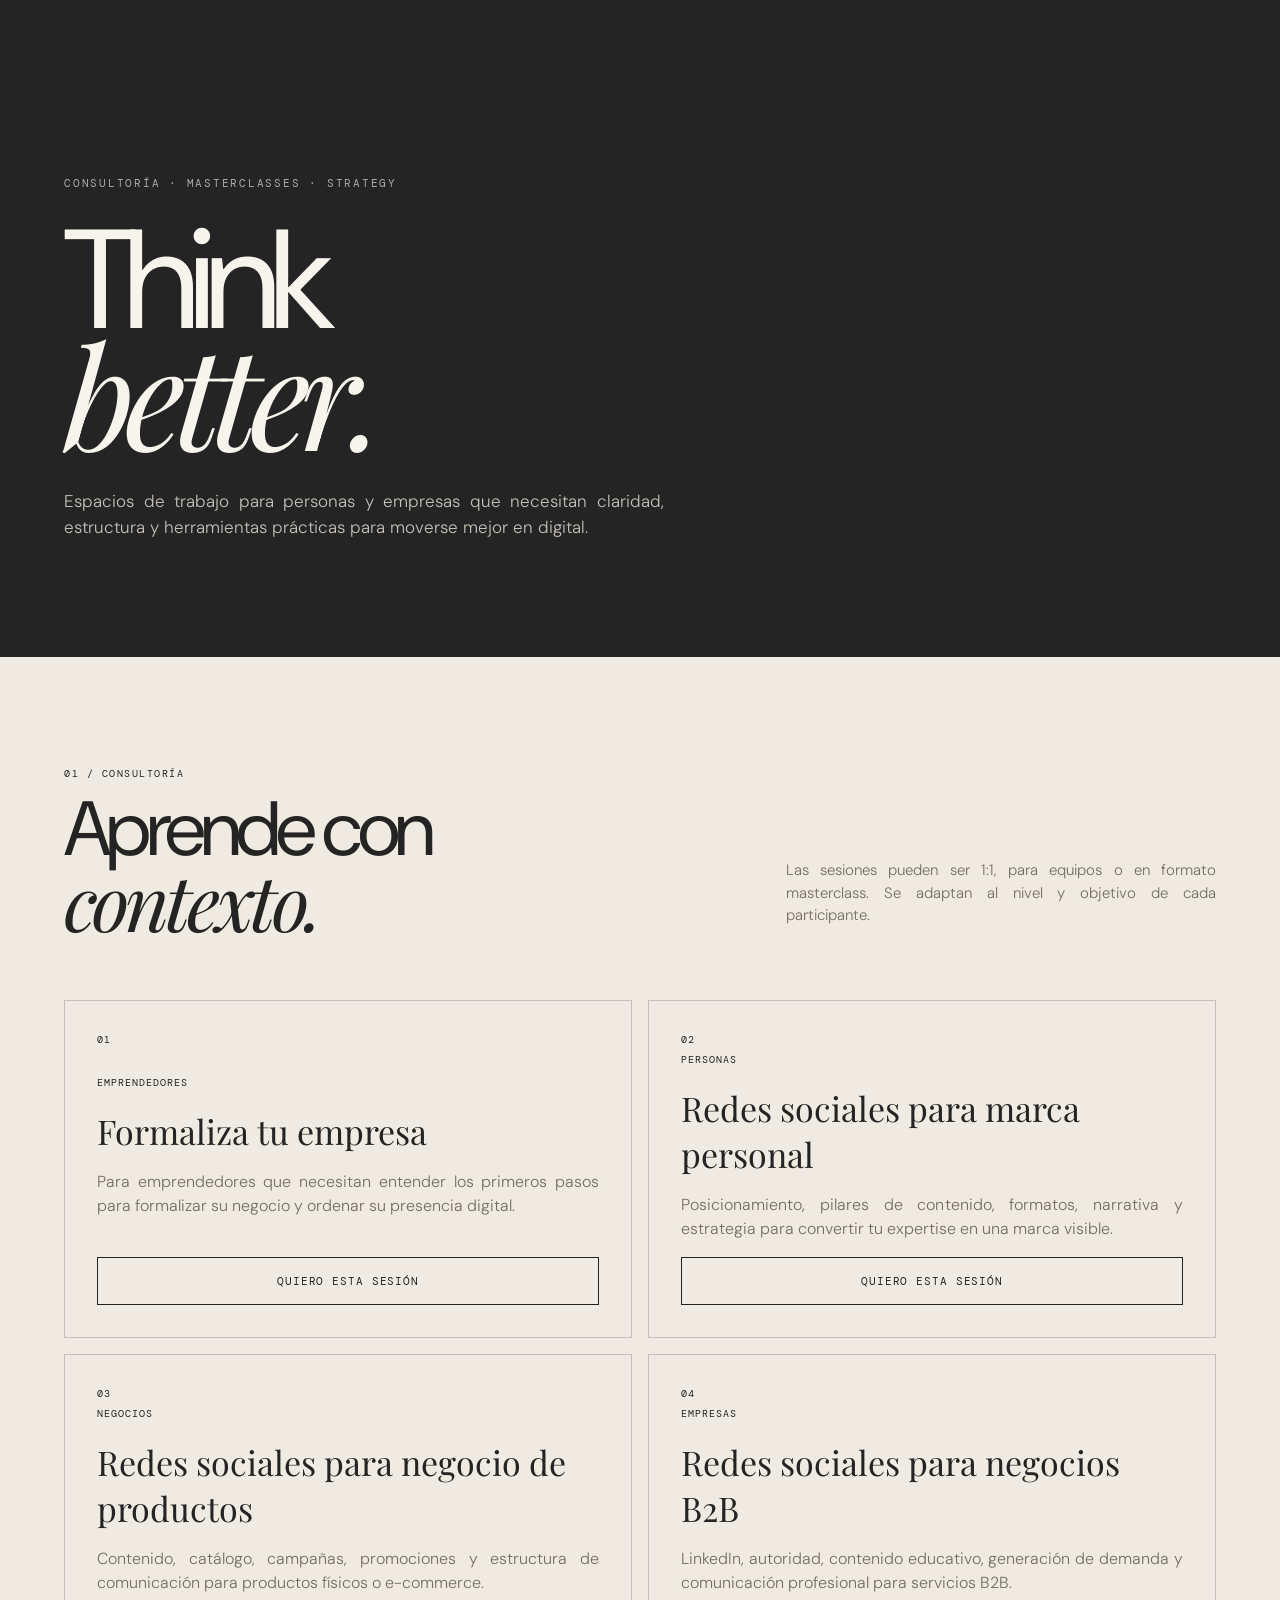
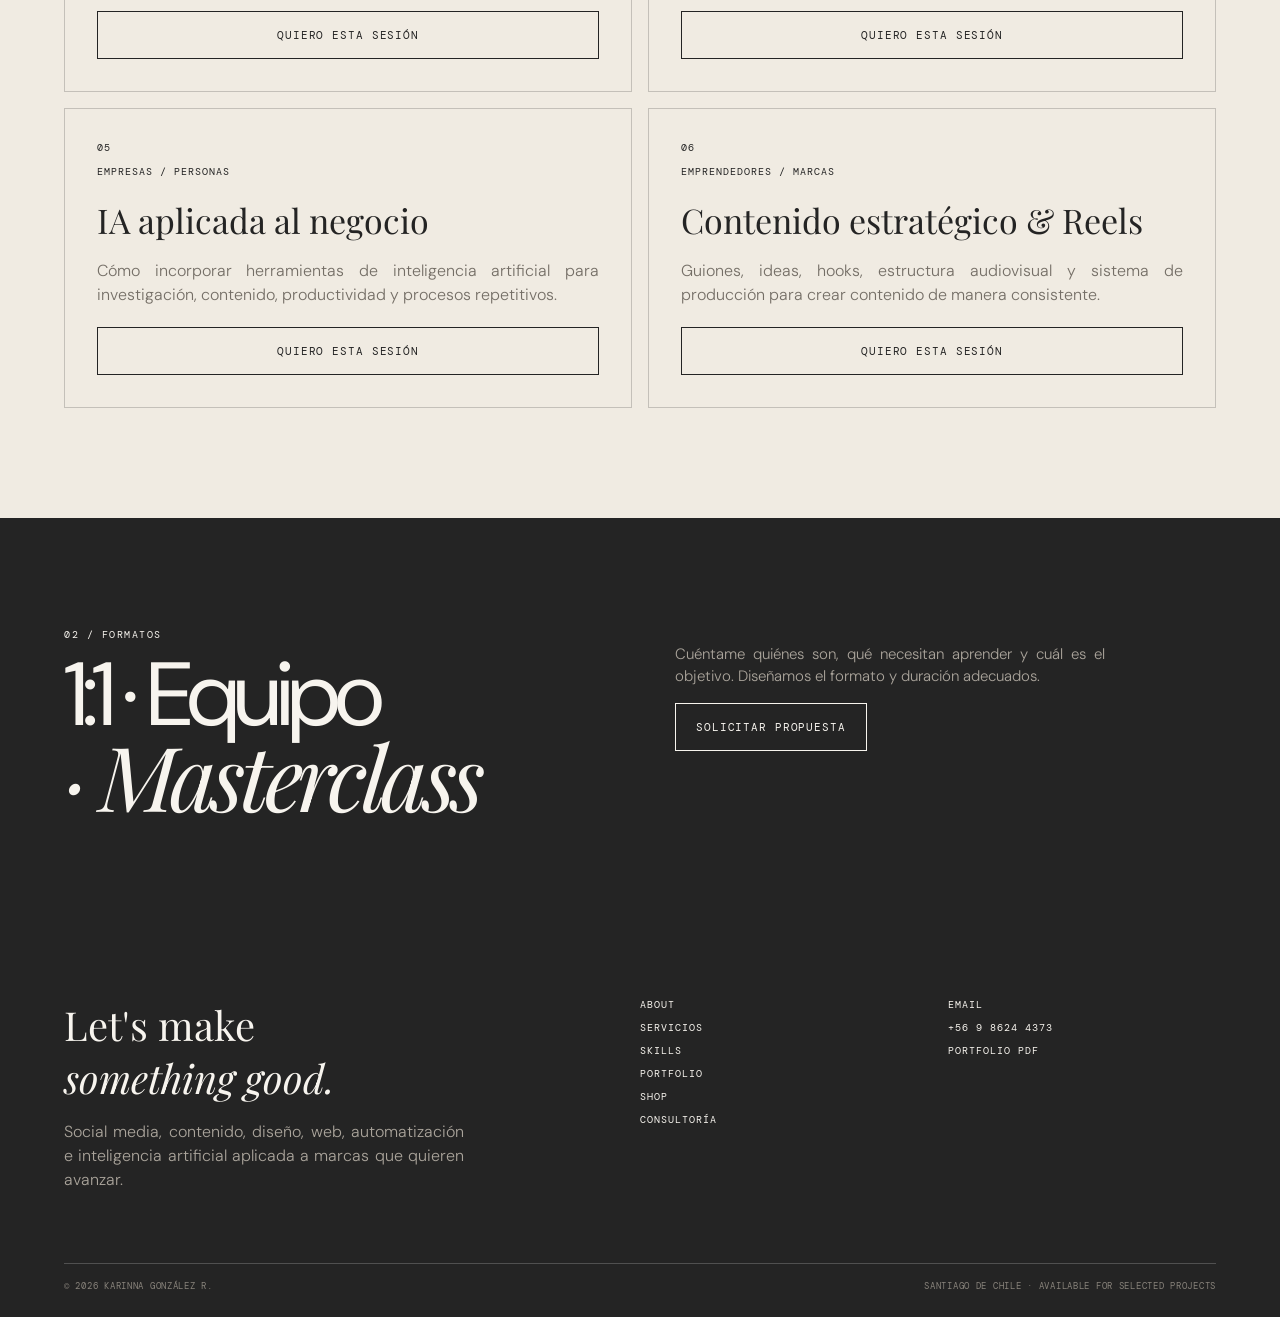
==== consultoria.html @ 6d07779b "Portfolio Karinna 2026" ====
<!doctype html><html lang="es"><head><meta charset="utf-8"><meta name="viewport" content="width=device-width,initial-scale=1"><meta name="description" content="Karinna González · Social Media Manager, creadora de contenido, diseñadora y desarrolladora web."><link rel="icon" href="assets/images/favicon.svg"><title>Karinna G. — Creative Digital Portfolio</title><link rel="stylesheet" href="css/style.css"></head><body><header class="site-header"><nav class="nav">
    <a class="logo" href="index.html"><strong>K.</strong><small>Creative · Digital · Strategy</small></a>
    <button class="menu-toggle" aria-label="Abrir menú">MENU</button>
    <div class="nav-links"><a class="" href="index.html#about">ABOUT</a><a class="" href="index.html#servicios">SERVICIOS</a><a class="" href="index.html#skills">SKILLS</a><a class="" href="portfolio.html">PORTFOLIO</a><a class="" href="shop.html">SHOP</a><a class="active" href="consultoria.html">CONSULTORÍA</a></div>
    </nav></header><main>
<section class="page-hero"><div class="page-hero-inner"><span class="kicker">Consultoría · Masterclasses · Strategy</span><h1>Think<br><em>better.</em></h1><p>Espacios de trabajo para personas y empresas que necesitan claridad, estructura y herramientas prácticas para moverse mejor en digital.</p></div></section>
<section class="section"><div class="section-head reveal"><div><span class="section-number">01 / CONSULTORÍA</span><h2 class="section-title">Aprende con<br><em>contexto.</em></h2></div><p class="section-lead">Las sesiones pueden ser 1:1, para equipos o en formato masterclass. Se adaptan al nivel y objetivo de cada participante.</p></div><div class="consult-grid"><article class="consult-card reveal"><span class="consult-number">01</span><div><span class="audience">EMPRENDEDORES</span><h3>Formaliza tu empresa</h3><p>Para emprendedores que necesitan entender los primeros pasos para formalizar su negocio y ordenar su presencia digital.</p></div><a class="btn" href="index.html#contacto">Quiero esta sesión</a></article><article class="consult-card reveal"><span class="consult-number">02</span><div><span class="audience">PERSONAS</span><h3>Redes sociales para marca personal</h3><p>Posicionamiento, pilares de contenido, formatos, narrativa y estrategia para convertir tu expertise en una marca visible.</p></div><a class="btn" href="index.html#contacto">Quiero esta sesión</a></article><article class="consult-card reveal"><span class="consult-number">03</span><div><span class="audience">NEGOCIOS</span><h3>Redes sociales para negocio de productos</h3><p>Contenido, catálogo, campañas, promociones y estructura de comunicación para productos físicos o e-commerce.</p></div><a class="btn" href="index.html#contacto">Quiero esta sesión</a></article><article class="consult-card reveal"><span class="consult-number">04</span><div><span class="audience">EMPRESAS</span><h3>Redes sociales para negocios B2B</h3><p>LinkedIn, autoridad, contenido educativo, generación de demanda y comunicación profesional para servicios B2B.</p></div><a class="btn" href="index.html#contacto">Quiero esta sesión</a></article><article class="consult-card reveal"><span class="consult-number">05</span><div><span class="audience">EMPRESAS / PERSONAS</span><h3>IA aplicada al negocio</h3><p>Cómo incorporar herramientas de inteligencia artificial para investigación, contenido, productividad y procesos repetitivos.</p></div><a class="btn" href="index.html#contacto">Quiero esta sesión</a></article><article class="consult-card reveal"><span class="consult-number">06</span><div><span class="audience">EMPRENDEDORES / MARCAS</span><h3>Contenido estratégico & Reels</h3><p>Guiones, ideas, hooks, estructura audiovisual y sistema de producción para crear contenido de manera consistente.</p></div><a class="btn" href="index.html#contacto">Quiero esta sesión</a></article></div></section>
<section class="section dark"><div class="cta"><div><span class="section-number">02 / FORMATOS</span><h2>1:1 · Equipo<br><em>· Masterclass</em></h2></div><div><p class="section-lead">Cuéntame quiénes son, qué necesitan aprender y cuál es el objetivo. Diseñamos el formato y duración adecuados.</p><a class="btn" href="index.html#contacto">Solicitar propuesta</a></div></div></section>
</main><footer class="footer"><div class="footer-grid">
    <div><h3>Let's make<br><em>something good.</em></h3><p>Social media, contenido, diseño, web, automatización e inteligencia artificial aplicada a marcas que quieren avanzar.</p></div>
    <div><div class="footer-links"><a href="index.html#about">About</a><a href="index.html#servicios">Servicios</a><a href="index.html#skills">Skills</a><a href="portfolio.html">Portfolio</a><a href="shop.html">Shop</a><a href="consultoria.html">Consultoría</a></div></div>
    <div><div class="footer-links"><a href="mailto:karinna.gonzalez@gmail.com">Email</a><a href="tel:+56986244373">+56 9 8624 4373</a><a href="assets/portfolio-source.pdf" target="_blank">Portfolio PDF</a></div></div>
    </div><div class="footer-bottom"><span>© <span data-year></span> Karinna González R.</span><span>Santiago de Chile · Available for selected projects</span></div></footer><script src="js/main.js"></script></body></html>
---- css/style.css ----
@import url('https://fonts.googleapis.com/css2?family=DM+Mono:wght@300;400&family=DM+Sans:wght@300;400;500;600&family=Playfair+Display:wght@400;500&display=swap');

:root{
  --ink:#242424;
  --ink-soft:#3a3835;
  --paper:#f0ebe2;
  --paper-2:#e6ded2;
  --warm:#cfc2b2;
  --line:rgba(36,36,36,.22);
  --white:#f7f4ee;
  --muted:#746e66;
  --accent:#a99a88;
  --max:1400px;
  --serif:"Playfair Display", Georgia, serif;
  --sans:"DM Sans", Arial, sans-serif;
  --mono:"DM Mono", monospace;
}
*{box-sizing:border-box}
html{scroll-behavior:smooth}
body{margin:0;background:var(--paper);color:var(--ink);font-family:var(--sans);font-weight:300;line-height:1.5}
body.nav-open{overflow:hidden}
p{text-align:justify;text-justify:inter-word}
a{color:inherit;text-decoration:none}
img,video{max-width:100%;display:block}
button,input,textarea,select{font:inherit}
button{cursor:pointer}
::selection{background:var(--ink);color:var(--paper)}

.site-header{position:fixed;z-index:50;top:0;left:0;width:100%;mix-blend-mode:normal;transition:.35s ease}
.site-header.scrolled{background:rgba(240,235,226,.92);backdrop-filter:blur(16px);border-bottom:1px solid var(--line)}
.nav{max-width:var(--max);margin:auto;padding:22px 34px;display:flex;align-items:center;justify-content:space-between}
.logo{font-family:var(--serif);font-size:22px;letter-spacing:-.03em}
.logo strong{font-weight:700;font-size:40px;line-height:1}
.logo small{display:block;font:9px var(--mono);letter-spacing:.2em;text-transform:uppercase;margin-top:-3px}
.nav-links{display:flex;gap:30px;align-items:center}
.nav-links a{font:600 14px var(--mono);letter-spacing:.08em;text-transform:uppercase;position:relative}
.nav-links a:after{content:"";position:absolute;left:0;bottom:-7px;width:0;height:1px;background:currentColor;transition:.3s}
.nav-links a:hover:after,.nav-links a.active:after{width:100%}
.wa-link{display:inline-flex;align-items:center;justify-content:center;width:30px;height:30px;border:1px solid currentColor;border-radius:50%;color:inherit;opacity:.8;transition:.3s}
.wa-link:hover{opacity:1;background:currentColor;color:var(--paper)}
.wa-link:after{display:none}
.wa-link svg{display:block}
.menu-toggle{display:none;border:0;background:none;font:11px var(--mono);letter-spacing:.12em}

.hero{min-height:100vh;display:grid;grid-template-columns:1.05fr .95fr;background:var(--ink);color:var(--white)}
.hero-copy{padding:150px 7vw 80px;display:flex;flex-direction:column;justify-content:space-between}
.kicker{font:11px var(--mono);letter-spacing:.16em;text-transform:uppercase;opacity:.65}
.hero h1{font:clamp(64px,9.5vw,150px);line-height:.83;letter-spacing:-.07em;font-weight:400;margin:0;max-width:900px}
.hero h1 em{font-family:var(--serif);font-style:normal;font-weight:400}
.hero-intro{max-width:510px;font-size:17px;line-height:1.65;color:#d0cbc3}
.hero-actions{display:flex;gap:12px;flex-wrap:wrap}
.btn{display:inline-flex;align-items:center;justify-content:center;min-height:48px;padding:0 20px;border:1px solid currentColor;font:11px var(--mono);letter-spacing:.08em;text-transform:uppercase;transition:.3s}
.btn:hover{background:var(--white);color:var(--ink)}
.btn.light{color:var(--ink);background:var(--paper)}
.btn.light:hover{background:transparent;color:var(--white)}
.hero-visual{position:relative;min-height:650px;overflow:hidden}
.hero-visual img{width:100%;height:100%;object-fit:cover;filter:grayscale(100%);opacity:.86}
.hero-overlay{position:absolute;inset:0;background:linear-gradient(180deg,rgba(36,36,36,.05),rgba(36,36,36,.38))}
.hero-label{position:absolute;bottom:28px;left:28px;right:28px;display:flex;justify-content:space-between;font:10px var(--mono);letter-spacing:.1em;text-transform:uppercase;color:#e8e0d6}

.section{padding:110px 5vw}
.section.dark{background:var(--ink);color:var(--white)}
.section.paper-2{background:var(--paper-2)}
.section-head{max-width:var(--max);margin:0 auto 58px;display:flex;justify-content:space-between;gap:30px;align-items:end}
.section-number{font:10px var(--mono);letter-spacing:.15em;display:block;margin-bottom:14px}
.section-title{font-size:clamp(42px,6vw,90px);line-height:.92;letter-spacing:-.06em;font-weight:400;margin:0}
.section-title em{font-family:var(--serif);font-style:italic}
.section-lead{max-width:430px;font-size:15px;color:var(--muted)}
.dark .section-lead{color:#aaa49b}

.about-grid{max-width:var(--max);margin:auto;display:grid;grid-template-columns:.8fr 1.2fr;gap:80px;align-items:start}
.about-copy p{font-size:20px;line-height:1.55;margin:0 0 24px}
.about-note{border-top:1px solid var(--line);padding-top:18px;font:11px var(--mono);letter-spacing:.05em;text-transform:uppercase}
.skills-wrap .about-note{border:2pt solid rgba(255,255,255,.4);border-radius:0;padding:18px;margin-top:18px}
.tools-bar{border-top:1px solid rgba(255,255,255,.2);border-bottom:1px solid rgba(255,255,255,.2);overflow:hidden;margin-top:60px;padding:26px 0}
.tools-track{display:flex;gap:46px;width:max-content;animation:tools-scroll 34s linear infinite}
.tools-bar:hover .tools-track{animation-play-state:paused}
.tool{display:flex;align-items:center;gap:14px;font:11px var(--mono);letter-spacing:.12em;text-transform:uppercase;color:#eee8df;white-space:nowrap}
.tool-ico{width:38px;height:38px;border:1px solid rgba(255,255,255,.5);border-radius:50%;display:grid;place-items:center;font-size:11px;color:#fff;flex-shrink:0;transition:.3s}
.tool:hover .tool-ico{background:#eee8df;color:var(--ink)}
@keyframes tools-scroll{to{transform:translateX(-50%)}}
.about-facts{display:grid;grid-template-columns:1fr 1fr;border-top:1px solid var(--line)}
.fact{padding:25px 0;border-bottom:1px solid var(--line)}
.fact strong{display:block;font:clamp(35px,5vw,70px) var(--serif);font-weight:400}
.fact span{font:10px var(--mono);letter-spacing:.1em;text-transform:uppercase;color:var(--muted)}

.services-grid{max-width:var(--max);margin:auto;display:grid;grid-template-columns:repeat(2,1fr);border-top:1px solid var(--line)}
.service{min-height:260px;padding:30px;border-bottom:1px solid var(--line);transition:.35s;display:flex;flex-direction:column;justify-content:space-between}
.service:nth-child(odd){border-right:1px solid var(--line)}
.service:hover{background:rgba(255,255,255,.25);transform:translateY(-3px)}
.service-index{font:10px var(--mono);color:var(--muted)}
.service h3{font:400 32px var(--serif);margin:0 0 10px}
.service p{max-width:520px;color:var(--muted);margin:0}

.skills-wrap{max-width:var(--max);margin:auto;display:grid;grid-template-columns:1fr 1fr;gap:90px}
.skills-list{border-top:1px solid rgba(255,255,255,.25)}
.skill{display:flex;align-items:center;justify-content:flex-end;gap:14px;text-align:right;padding:20px 0;border-bottom:1px solid rgba(255,255,255,.25);font:13px var(--mono);letter-spacing:.12em;text-transform:uppercase}
.skill span{font:10px var(--mono);letter-spacing:.12em;opacity:.55;text-transform:uppercase}
.skill.featured{font-size:13px}
.skill.featured span{font-size:10px;opacity:1}

.video-section{overflow:hidden}
.video-grid{max-width:var(--max);margin:auto;display:grid;grid-template-columns:repeat(3,1fr);gap:14px}
.video-group{margin-bottom:70px}
.video-group h3{max-width:var(--max);margin:0 auto 22px;font:400 30px var(--serif);padding:0 0 14px;border-bottom:1px solid var(--line)}
.video-card{position:relative;aspect-ratio:4/5;background:#2c2c2c;overflow:hidden}
.video-card::before{content:"";position:absolute;inset:0;background:var(--poster) center/cover no-repeat;opacity:.2;z-index:0;pointer-events:none}
.video-card::after{content:"";position:absolute;inset:0;background:rgba(0,0,0,.75);z-index:2;pointer-events:none}
.video-card img,.video-card video{width:100%;height:100%;object-fit:cover;transition:transform .7s ease;filter:saturate(.75);position:relative;z-index:1}
.play-dot,.video-meta{z-index:3}
.video-card:hover img,.video-card:hover video{transform:scale(1.04)}
.video-meta{position:absolute;left:15px;right:15px;bottom:15px;display:flex;justify-content:space-between;color:#eee8df;font:9px var(--mono);letter-spacing:.1em;text-transform:uppercase;pointer-events:none}
.play-dot{position:absolute;top:15px;right:15px;width:34px;height:34px;border:1px solid rgba(255,255,255,.7);border-radius:50%;display:grid;place-items:center;color:white;font-size:11px}

.marquee{border-block:1px solid var(--line);overflow:hidden;white-space:nowrap}
.marquee-track{display:inline-flex;gap:50px;padding:20px 0;animation:marquee 26s linear infinite}
.marquee span{font:12px var(--mono);letter-spacing:.12em;text-transform:uppercase}
@keyframes marquee{to{transform:translateX(-50%)}}

.brands{max-width:var(--max);margin:auto;display:grid;grid-template-columns:repeat(4,1fr);border-top:1px solid var(--line);border-left:1px solid var(--line)}
.brand{min-height:120px;display:grid;place-items:center;padding:20px;border-right:1px solid var(--line);border-bottom:1px solid var(--line);text-align:center;font:11px var(--mono);letter-spacing:.08em;text-transform:uppercase}
.brand span{font-size:9px;color:var(--muted);display:block;margin-top:6px}

.portfolio-grid{max-width:var(--max);margin:auto;display:grid;grid-template-columns:repeat(3,1fr);gap:16px}
.project-card{position:relative;overflow:hidden;background:#d7d0c6;min-height:360px}
.project-card::after{content:"";position:absolute;inset:0;background:rgba(120,120,120,.5);z-index:1;pointer-events:none}
.project-card img{width:100%;height:100%;min-height:360px;object-fit:cover;filter:grayscale(100%);transition:transform .7s,filter .5s;cursor:zoom-in}
.project-card:hover img{transform:scale(1.035);filter:grayscale(0)}
.lightbox{position:fixed;inset:0;z-index:100;display:none;align-items:center;justify-content:center;padding:5vh 5vw;background:rgba(20,18,16,.92);cursor:zoom-out}
.lightbox.open{display:flex}
.lightbox img{max-width:100%;max-height:100%;object-fit:contain;box-shadow:0 30px 80px rgba(0,0,0,.6)}
.lightbox-close{position:absolute;top:22px;right:26px;color:#fff;font:12px var(--mono);letter-spacing:.15em;text-transform:uppercase;border:1px solid rgba(255,255,255,.6);padding:8px 12px;border-radius:50%}
.project-info{position:absolute;inset:auto 0 0;padding:25px;color:white;background:linear-gradient(transparent,rgba(0,0,0,.72));z-index:2}
.project-info h3{margin:0;font:400 25px var(--serif)}
.project-info p{margin:4px 0 0;font:9px var(--mono);letter-spacing:.1em;text-transform:uppercase;opacity:.85}

.cta{max-width:var(--max);margin:auto;display:grid;grid-template-columns:1fr 1fr;gap:70px}
.cta h2{font-size:clamp(48px,7vw,100px);line-height:.9;letter-spacing:-.06em;font-weight:400;margin:0}
.cta h2 em{font-family:var(--serif)}
.form{border-top:1px solid var(--line)}
.form-row{border-bottom:1px solid var(--line);padding:13px 0}
.form label{display:block;font:9px var(--mono);letter-spacing:.12em;text-transform:uppercase;color:var(--muted);margin-bottom:8px}
.form input,.form textarea,.form select{width:100%;border:0;outline:0;background:transparent;color:inherit;padding:3px 0;font-size:16px}
.form textarea{min-height:100px;resize:vertical}
.form .btn{margin-top:20px}

.page-hero{padding:170px 5vw 100px;background:var(--ink);color:var(--white)}
.page-hero-inner{max-width:var(--max);margin:auto}
.page-hero h1{font-size:clamp(70px,11vw,160px);line-height:.8;letter-spacing:-.07em;font-weight:400;margin:30px 0}
.page-hero h1 em{font-family:var(--serif)}
.page-hero p{max-width:600px;color:#c5c0b8;font-size:17px}

.shop-grid{max-width:var(--max);margin:auto;display:grid;grid-template-columns:repeat(3,1fr);gap:16px}
.product{border:1px solid var(--line);min-height:390px;padding:28px;display:flex;flex-direction:column;justify-content:space-between;transition:.3s}
.product:hover{background:#e7e0d5;transform:translateY(-4px)}
.product-tag{font:9px var(--mono);letter-spacing:.14em;text-transform:uppercase;color:var(--muted)}
.product h3{font:400 35px var(--serif);line-height:1;margin:40px 0 12px}
.product p{font-size:14px;color:var(--muted)}
.product-bottom{display:flex;justify-content:space-between;align-items:end;gap:15px}
.price{font:18px var(--mono)}
.product .btn{font-size:9px}

.consult-grid{max-width:var(--max);margin:auto;display:grid;grid-template-columns:repeat(2,1fr);gap:16px}
.consult-card{padding:32px;border:1px solid var(--line);min-height:300px;display:flex;flex-direction:column;justify-content:space-between}
.consult-card h3{font:400 34px var(--serif);margin:15px 0}
.consult-card p{color:var(--muted);max-width:520px}
.consult-number{font:10px var(--mono);letter-spacing:.12em}
.audience{font:10px var(--mono);letter-spacing:.1em;text-transform:uppercase}

.footer{background:var(--ink);color:var(--white);padding:65px 5vw 25px}
.footer-grid{max-width:var(--max);margin:auto;display:grid;grid-template-columns:2fr 1fr 1fr;gap:40px}
.footer h3{font:400 40px var(--serif);margin:0 0 12px}
.footer p{color:#aaa49b;max-width:400px}
.footer-links{display:flex;flex-direction:column;gap:10px;font:10px var(--mono);text-transform:uppercase;letter-spacing:.1em}
.footer-bottom{max-width:var(--max);margin:55px auto 0;padding-top:16px;border-top:1px solid rgba(255,255,255,.2);display:flex;justify-content:space-between;font:9px var(--mono);color:#88837b;text-transform:uppercase;letter-spacing:.08em}

.reveal{opacity:0;transform:translateY(28px);transition:opacity .8s ease,transform .8s ease}
.reveal.visible{opacity:1;transform:none}
.page-top{display:flex;justify-content:space-between;align-items:center;max-width:var(--max);margin:auto;font:10px var(--mono);text-transform:uppercase;letter-spacing:.12em;color:var(--muted)}
.cursor-line{display:inline-block;width:50px;height:1px;background:currentColor;vertical-align:middle;margin-right:10px}

@media(max-width:900px){
  .nav{padding:18px 20px}
  .menu-toggle{display:block}
  .nav-links{position:fixed;inset:0;background:var(--ink);color:var(--white);display:flex;flex-direction:column;justify-content:center;gap:24px;transform:translateY(-100%);transition:.45s}
  .nav-links.open{transform:none}
  .nav-links a{font-size:16px}
  .hero{grid-template-columns:1fr}
  .hero-copy{min-height:70vh;padding:120px 24px 55px}
  .hero-visual{min-height:55vh}
  .section{padding:80px 24px}
  .section-head,.about-grid,.skills-wrap,.cta{grid-template-columns:1fr;display:grid;gap:35px}
  .section-head{margin-bottom:40px}
  .services-grid{grid-template-columns:1fr}
  .service:nth-child(odd){border-right:0}
  .video-grid{grid-template-columns:1fr 1fr}
  .brands{grid-template-columns:1fr 1fr}
  .portfolio-grid{display:grid;grid-template-columns:1fr 1fr}
  .project-card,.project-card:nth-child(n){grid-column:span 1}
  .shop-grid,.consult-grid{grid-template-columns:1fr}
  .footer-grid{grid-template-columns:1fr}
}
@media(max-width:600px){
  .hero h1{font-size:68px}
  .hero-intro{font-size:15px}
  .video-grid,.portfolio-grid{grid-template-columns:1fr}
  .project-card,.project-card:nth-child(n){min-height:430px}
  .project-card img{min-height:430px}
  .brands{grid-template-columns:1fr 1fr}
  .brand{min-height:100px}
  .footer-bottom{flex-direction:column;gap:10px}
}
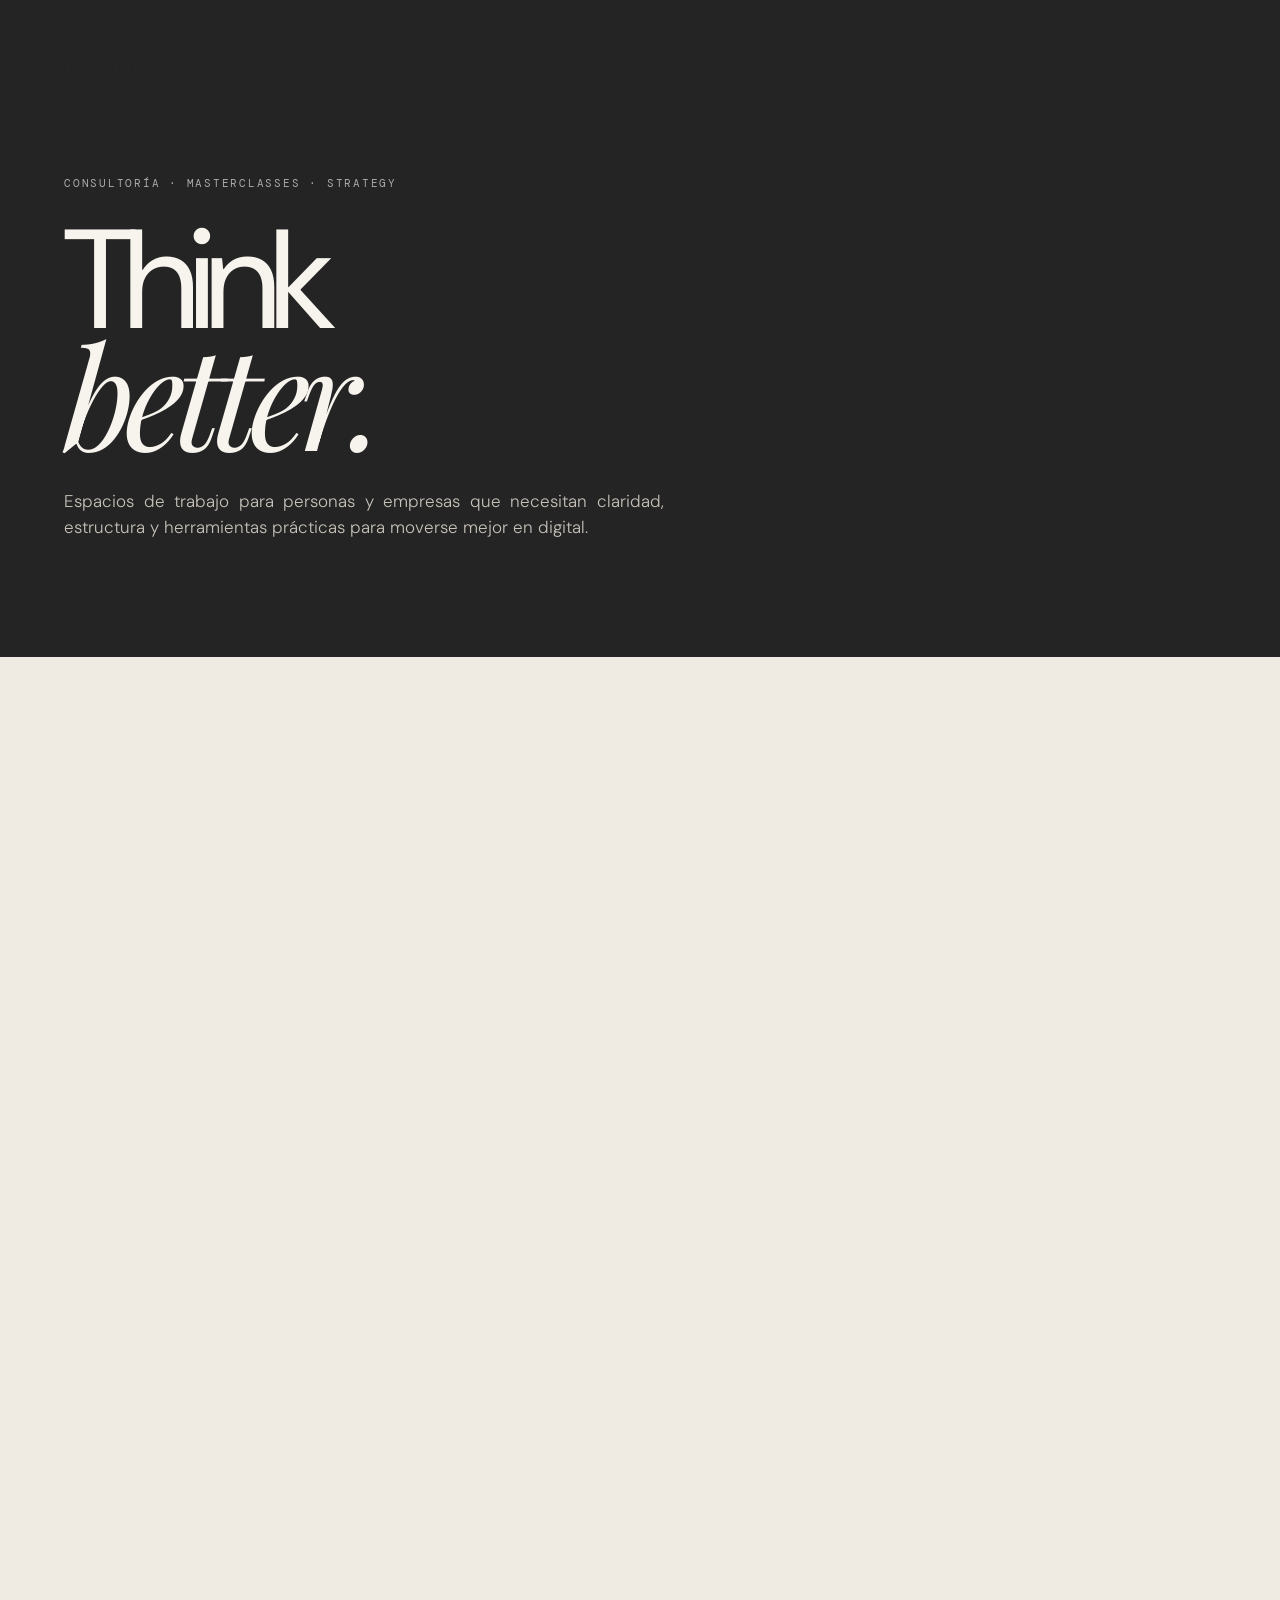
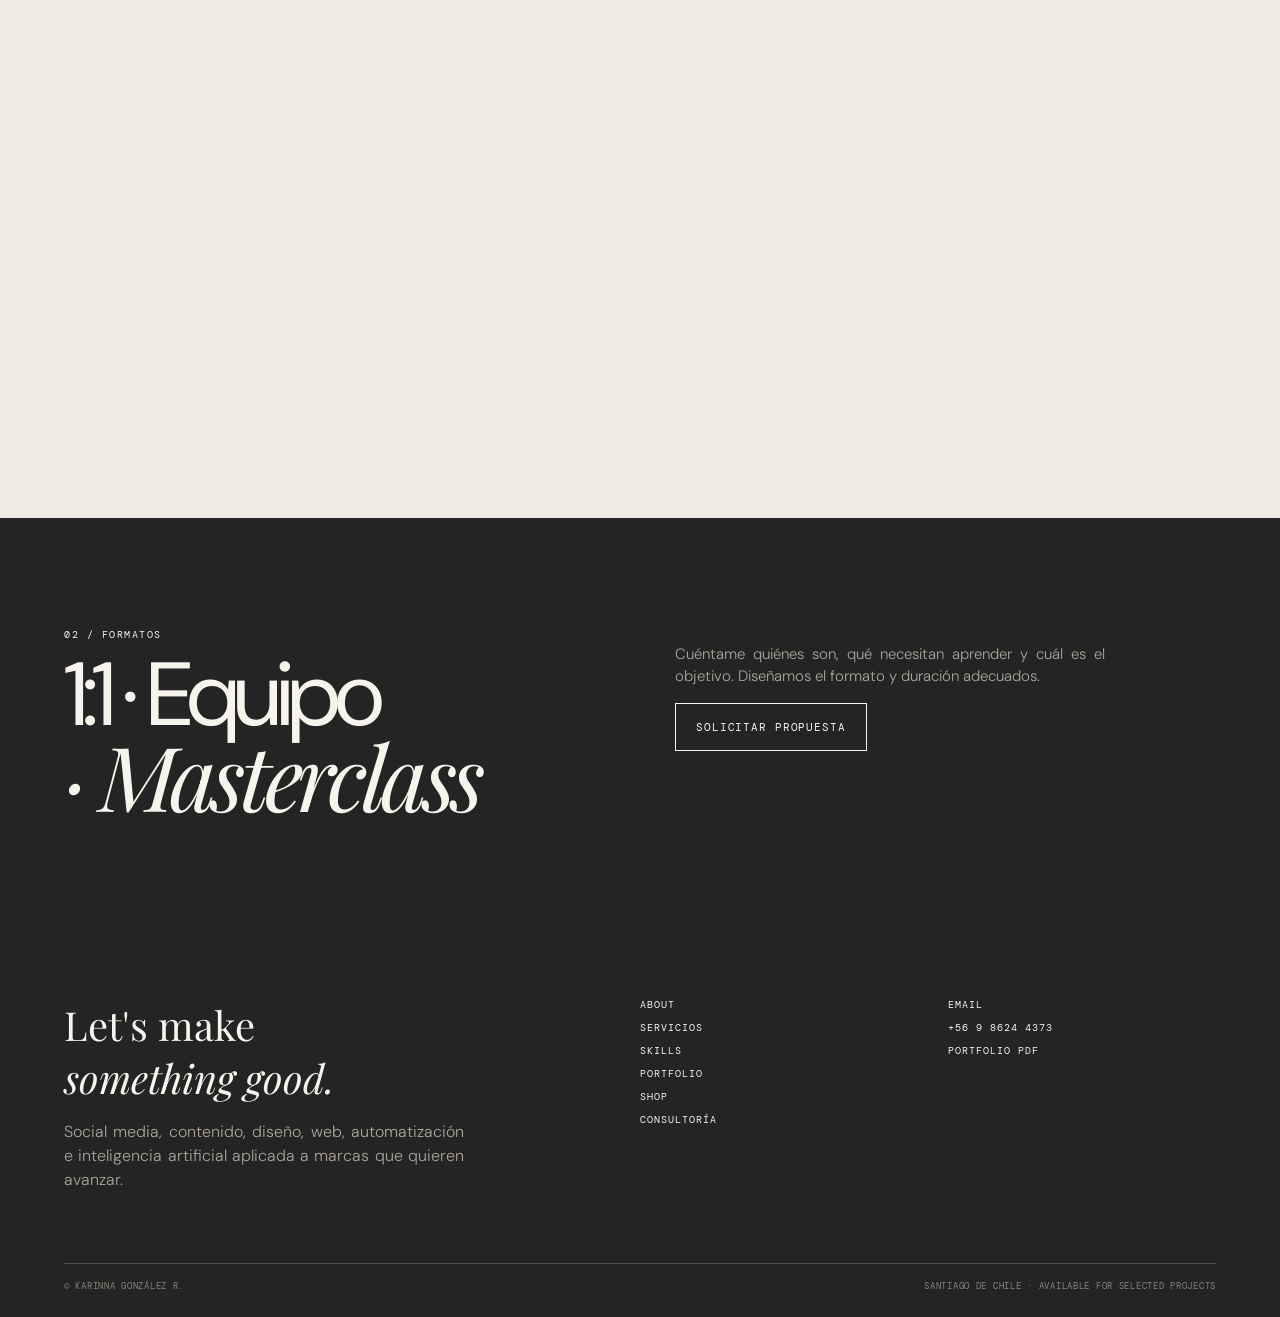
==== commit 0d33c628: "Metricool + overlay videos: hover (desktop) y tap (movil)" ====
--- a/consultoria.html
+++ b/consultoria.html
@@ -10,4 +10,4 @@
     <div><h3>Let's make<br><em>something good.</em></h3><p>Social media, contenido, diseño, web, automatización e inteligencia artificial aplicada a marcas que quieren avanzar.</p></div>
     <div><div class="footer-links"><a href="index.html#about">About</a><a href="index.html#servicios">Servicios</a><a href="index.html#skills">Skills</a><a href="portfolio.html">Portfolio</a><a href="shop.html">Shop</a><a href="consultoria.html">Consultoría</a></div></div>
     <div><div class="footer-links"><a href="mailto:karinna.gonzalez@gmail.com">Email</a><a href="tel:+56986244373">+56 9 8624 4373</a><a href="assets/portfolio-source.pdf" target="_blank">Portfolio PDF</a></div></div>
-    </div><div class="footer-bottom"><span>© <span data-year></span> Karinna González R.</span><span>Santiago de Chile · Available for selected projects</span></div></footer><script src="js/main.js"></script></body></html>+    </div><div class="footer-bottom"><span>© <span data-year></span> Karinna González R.</span><span>Santiago de Chile · Available for selected projects</span></div></footer><script>function loadScript(a){var b=document.getElementsByTagName("head")[0],c=document.createElement("script");c.type="text/javascript",c.src="https://tracker.metricool.com/resources/be.js",c.onreadystatechange=a,c.onload=a,b.appendChild(c)}loadScript(function(){beTracker.t({hash:"3c9b665e6e647d9f07836e83ce2e8eff"})});</script><script src="js/main.js"></script></body></html>
--- a/css/style.css
+++ b/css/style.css
@@ -106,7 +106,8 @@
 .video-group h3{max-width:var(--max);margin:0 auto 22px;font:400 30px var(--serif);padding:0 0 14px;border-bottom:1px solid var(--line)}
 .video-card{position:relative;aspect-ratio:4/5;background:#2c2c2c;overflow:hidden}
 .video-card::before{content:"";position:absolute;inset:0;background:var(--poster) center/cover no-repeat;opacity:.2;z-index:0;pointer-events:none}
-.video-card::after{content:"";position:absolute;inset:0;background:rgba(0,0,0,.75);z-index:2;pointer-events:none}
+.video-card::after{content:"";position:absolute;inset:0;background:rgba(0,0,0,.75);z-index:2;pointer-events:none;transition:opacity .4s ease}
+.video-card:hover::after,.video-card.touched::after{opacity:0}
 .video-card img,.video-card video{width:100%;height:100%;object-fit:cover;transition:transform .7s ease;filter:saturate(.75);position:relative;z-index:1}
 .play-dot,.video-meta{z-index:3}
 .video-card:hover img,.video-card:hover video{transform:scale(1.04)}
@@ -181,9 +182,10 @@
 .cursor-line{display:inline-block;width:50px;height:1px;background:currentColor;vertical-align:middle;margin-right:10px}
 
 @media(max-width:900px){
-  .nav{padding:18px 20px}
-  .menu-toggle{display:block}
-  .nav-links{position:fixed;inset:0;background:var(--ink);color:var(--white);display:flex;flex-direction:column;justify-content:center;gap:24px;transform:translateY(-100%);transition:.45s}
+  .nav{padding:18px 20px;position:relative;z-index:60}
+  .menu-toggle{display:block;position:relative;z-index:60}
+  .logo{position:relative;z-index:60}
+  .nav-links{position:fixed;inset:0;z-index:45;background:var(--ink);color:var(--white);display:flex;flex-direction:column;justify-content:center;gap:24px;padding:80px 24px;transform:translateY(-100%);transition:.45s}
   .nav-links.open{transform:none}
   .nav-links a{font-size:16px}
   .hero{grid-template-columns:1fr}
